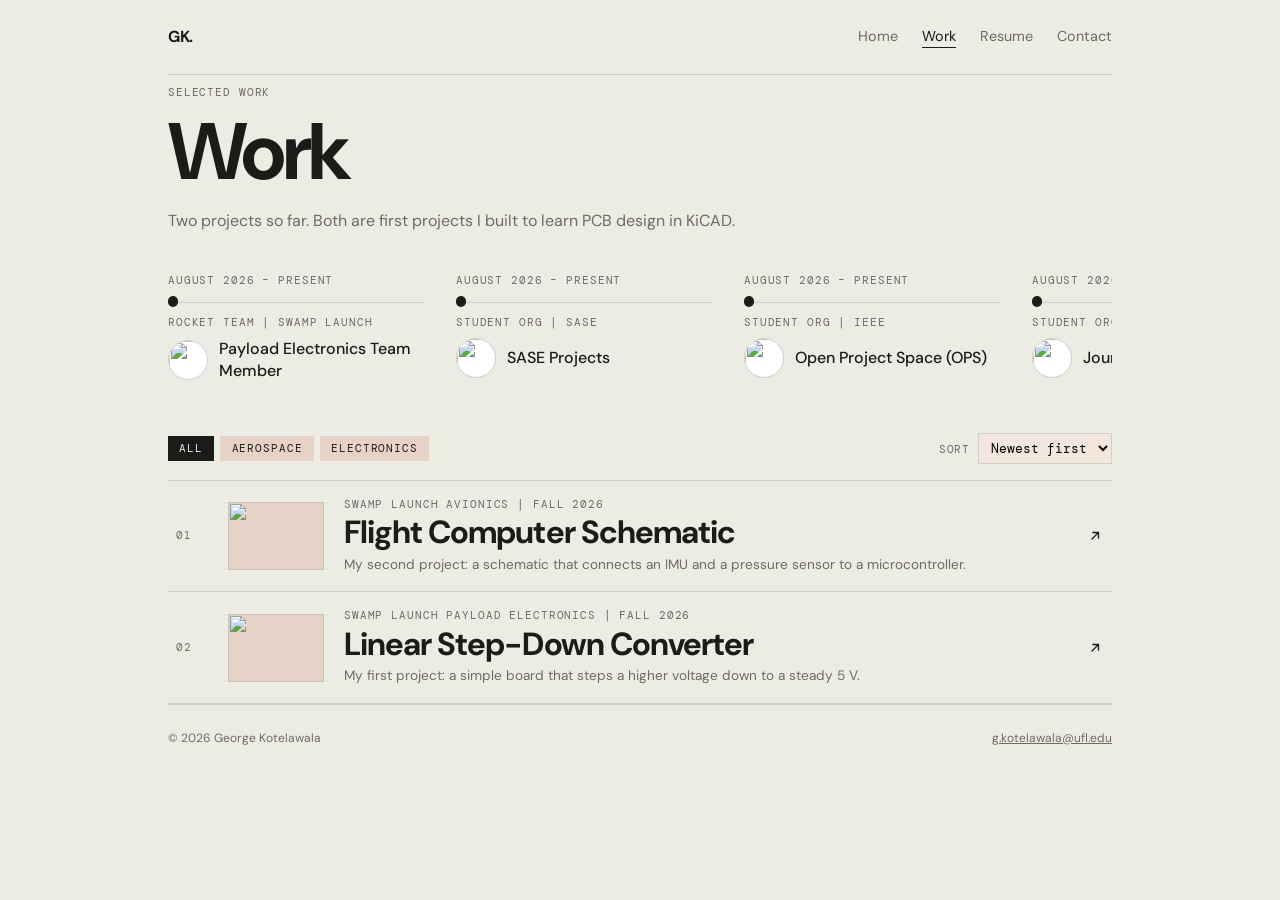
==== work.html @ c1cc900f "Add files via upload" ====
<!DOCTYPE html><html lang="en"><head><title>Work – George Kotelawala</title><meta charset="utf-8"><meta name="viewport" content="width=device-width,initial-scale=1"><link rel="preconnect" href="https://fonts.googleapis.com"><link rel="preconnect" href="https://fonts.gstatic.com" crossorigin><link href="https://fonts.googleapis.com/css2?family=DM+Sans:wght@400;500;700&family=DM+Mono&family=Playfair+Display:ital@0;1&display=swap" rel="stylesheet"><link rel="stylesheet" href="style.css"></head>
<body data-page="work"><header id="nav"></header>
<main class="wrap">
  <p class="mono">Selected work</p>
  <h1>Work</h1>
  <p class="lead">Two projects so far. Both are first projects I built to learn PCB design in KiCAD.</p>
  <section id="timeline" role="region" aria-label="Organization timeline" tabindex="0"></section>
  <div class="bar"><div id="chips"></div>
    <label class="mono">Sort <select id="order"><option value="new">Newest first</option><option value="old">Oldest first</option><option value="az">A–Z</option><option value="za">Z–A</option></select></label></div>
  <ol id="list" class="list"></ol>
</main>
<div id="foot"></div><script src="data.js"></script><script src="site.js"></script></body></html>
---- style.css ----
:root{--bg:#ECECE5;--ink:#1D1B19;--muted:#6E6A64;--line:#D0CFC7;--peach:#F3E6DC;--blush:#E6D2C6;--dark:#2B2622}
*{box-sizing:border-box}
body{margin:0;background:var(--bg);color:var(--ink);font:400 1rem/1.6 "DM Sans",system-ui,sans-serif}
a{color:inherit}
:focus-visible{outline:3px solid #2B45D6;outline-offset:2px}
.wrap{max-width:62rem;margin:0 auto;padding:0 1.5rem}
nav{display:flex;justify-content:space-between;align-items:center;padding:1.5rem 0;border-bottom:1px solid var(--line)}
.logo{font-weight:700;letter-spacing:-.02em;text-decoration:none}
nav ul{display:flex;gap:1.5rem;list-style:none;margin:0;padding:0;font-size:.9rem}
nav ul a{color:var(--muted);text-decoration:none}
nav ul a[aria-current]{color:var(--ink);text-decoration:underline;text-underline-offset:.4em}
.mono{font:400 .68rem/1.4 "DM Mono",ui-monospace,monospace;letter-spacing:.08em;text-transform:uppercase;color:var(--muted)}
main{padding-top:4rem;padding-bottom:4rem}
h1{font:700 clamp(2.8rem,9vw,5rem)/1 "DM Sans",system-ui,sans-serif;letter-spacing:-.04em;margin:.5rem 0 1rem}
.serif{font-family:"Playfair Display",Georgia,serif;font-weight:400}
.lead{color:var(--muted);margin:0 0 2.5rem}
.empty{color:var(--muted);padding:1.25rem 0;margin:0}
.btn{display:inline-block;background:var(--dark);color:#F4EEE8;padding:.7rem 1.2rem;font-size:.85rem;text-decoration:none}
.hero{display:grid;grid-template-columns:1fr 14rem;gap:3rem;align-items:center;margin-bottom:3.5rem}
.hero h1{font-weight:400;font-size:clamp(2.8rem,8vw,5.5rem)}
.hero strong{display:block;margin-bottom:.5rem}
.hero p{max-width:46ch;color:var(--muted)}
.avatar{width:14rem;height:14rem;border-radius:50%;background:var(--peach);border:1px solid var(--line);overflow:hidden}
.avatar img{width:100%;height:100%;object-fit:cover}
.panels{display:grid;grid-template-columns:1fr 1fr;min-height:16rem}
.panels>div{padding:2rem;display:flex;flex-direction:column;justify-content:flex-end;gap:.75rem}
.p1{background:var(--dark);color:#F4EEE8}
.p1 .mono{color:#B9AFA6}
.p2{background:var(--peach)}
.panels h2{font:700 clamp(1.8rem,4vw,2.6rem)/1.05 "DM Sans",sans-serif;letter-spacing:-.03em;margin:0}
.panels p{margin:0;max-width:34ch;font-size:.9rem}
#timeline{margin:2.5rem 0;overflow-x:auto;padding-bottom:.75rem}
#timeline ol{display:flex;list-style:none;margin:0;padding:0;width:max-content}
#timeline li{flex:0 0 18rem;padding-right:2rem;display:flex;flex-direction:column;gap:.5rem}
#timeline .rule{position:relative;display:block;height:.65rem}
#timeline .rule::before{content:"";position:absolute;left:0;right:0;top:50%;height:1px;background:var(--line)}
#timeline .rule::after{content:"";position:absolute;left:0;top:0;width:.65rem;height:.65rem;border-radius:50%;background:var(--ink)}
#timeline .who{display:flex;align-items:center;gap:.7rem;font-weight:500;line-height:1.35}
#timeline .who img{flex:none;width:2.5rem;height:2.5rem;border-radius:50%;object-fit:cover;background:#fff;border:1px solid var(--line)}
.bar{display:flex;flex-wrap:wrap;gap:.75rem;justify-content:space-between;align-items:center;margin-bottom:1rem}
#chips{display:flex;flex-wrap:wrap;gap:.4rem}
.chip{font:400 .68rem "DM Mono",monospace;letter-spacing:.08em;text-transform:uppercase;background:var(--blush);color:var(--ink);border:0;padding:.35rem .7rem;cursor:pointer}
.chip[aria-pressed="true"]{background:var(--ink);color:var(--bg)}
select{font:inherit;font-size:.8rem;background:var(--peach);border:1px solid var(--line);padding:.3rem .5rem}
.list{list-style:none;margin:0;padding:0;border-top:1px solid var(--line)}
.list li{border-bottom:1px solid var(--line)}
.row{display:grid;grid-template-columns:2rem 6rem 1fr 1rem;gap:1.25rem;align-items:center;padding:1rem .5rem;text-decoration:none}
.row:hover{background:var(--peach)}
.thumb{width:6rem;height:4.25rem;background:var(--blush);overflow:hidden}
.thumb img{width:100%;height:100%;object-fit:cover;display:block}
.rt{display:flex;flex-direction:column;gap:.15rem}
.rtitle{font:700 clamp(1.4rem,3.4vw,2rem)/1.15 "DM Sans",sans-serif;letter-spacing:-.03em}
.rsum{color:var(--muted);font-size:.85rem}
.back{text-decoration:none}
.proj-hero{width:100%;max-height:28rem;object-fit:cover;margin:1rem 0 2rem;display:block}
.overview{background:var(--peach);padding:2.5rem;display:grid;grid-template-columns:1fr 16rem;gap:2.5rem;margin-bottom:3rem}
.q{font-size:clamp(1.5rem,3vw,2.1rem);line-height:1.25;margin:.75rem 0 0}
.overview dl{margin:0}
.overview dl div{border-top:1px solid var(--line);padding:.75rem 0}
.overview dd{margin:.25rem 0 0;font-size:.9rem}
.notes{list-style:none;counter-reset:n;padding:0;margin:.75rem 0 0;border-top:1px solid var(--line)}
.notes li{counter-increment:n;display:grid;grid-template-columns:3rem 1fr;padding:1.25rem 0;border-bottom:1px solid var(--line);font-size:1.15rem}
.notes li::before{content:counter(n,decimal-leading-zero);font:400 .68rem "DM Mono",monospace;color:var(--muted);padding-top:.5rem}
.sec{border-top:1px solid var(--line);padding:1.5rem 0;display:grid;grid-template-columns:12rem 1fr;gap:1.5rem}
.sec p{margin:0}
footer{display:flex;justify-content:space-between;gap:1rem;border-top:1px solid var(--line);padding:1.5rem 0;font-size:.75rem;color:var(--muted)}
.gallery{margin-bottom:3rem}.gallery figure{margin:1rem 0 0}.gallery img{width:100%;height:auto;display:block;border:1px solid var(--line)}.gallery figcaption{margin-top:.4rem}
.e{margin-bottom:1.1rem}.e:last-child{margin-bottom:0}.d{color:var(--muted);font-size:.95rem}
.banner{display:block;width:100%;height:15rem;object-fit:cover;margin-bottom:3rem}
.btn svg{vertical-align:-2px;margin-left:.35rem}
.pdf{margin:0 0 3rem}
.pdf .btn{margin-bottom:1.5rem}
.frame{background:var(--peach);padding:.75rem}
.frame iframe{display:block;width:100%;height:56rem;border:0;background:#fff}
@media (max-width:700px){.banner{height:11rem}.frame iframe{height:36rem}.hero,.overview,.sec,.panels{grid-template-columns:1fr}.avatar{width:9rem;height:9rem;order:-1}.row{grid-template-columns:5rem 1fr 1rem}.n{display:none}.thumb{width:5rem;height:3.75rem}}
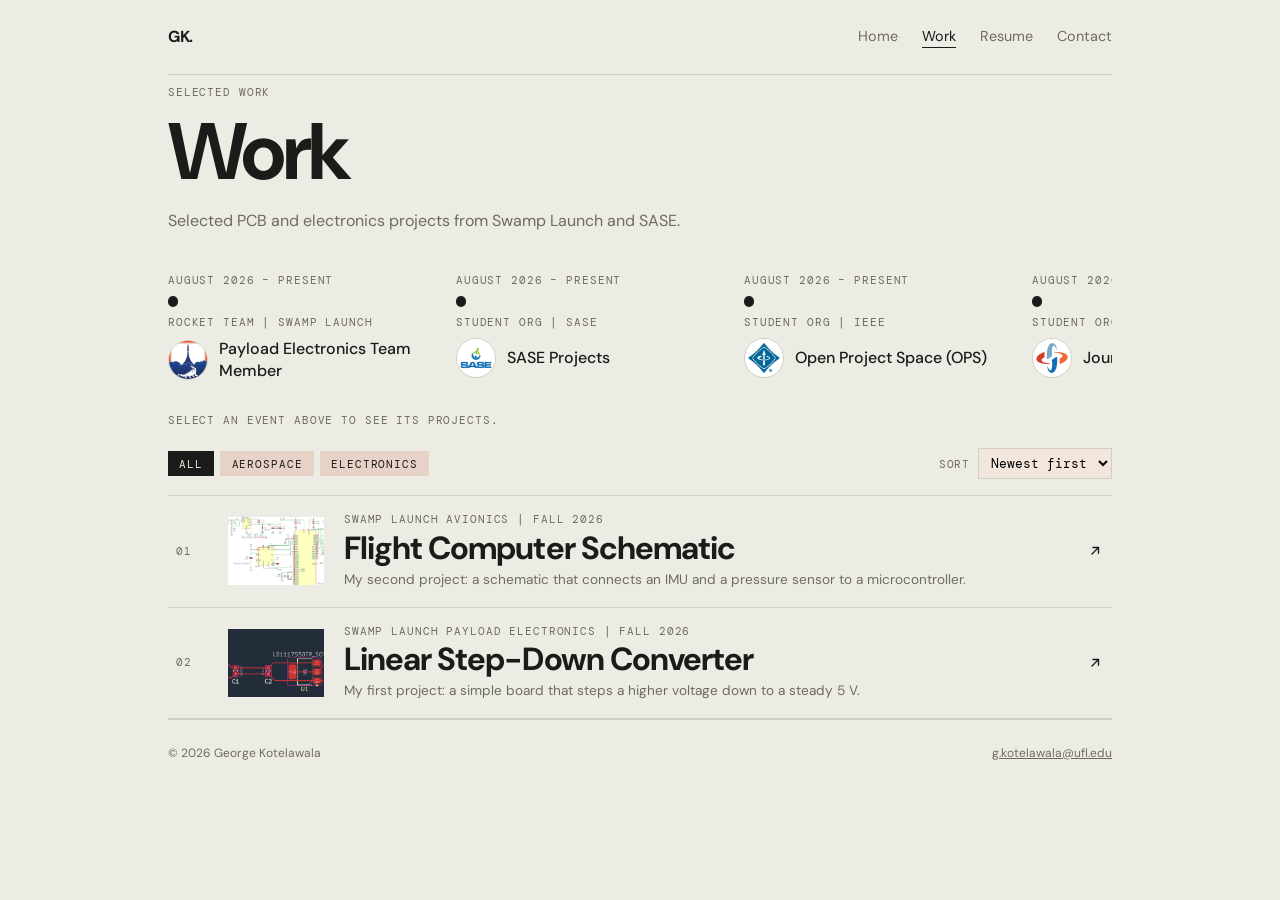
==== commit ba4a0a25: "Add files via upload" ====
--- a/work.html
+++ b/work.html
@@ -3,8 +3,9 @@
 <main class="wrap">
   <p class="mono">Selected work</p>
   <h1>Work</h1>
-  <p class="lead">Two projects so far. Both are first projects I built to learn PCB design in KiCAD.</p>
+  <p class="lead">Selected PCB and electronics projects from Swamp Launch and SASE.</p>
   <section id="timeline" role="region" aria-label="Organization timeline" tabindex="0"></section>
+  <p id="evt" class="evt" aria-live="polite"></p>
   <div class="bar"><div id="chips"></div>
     <label class="mono">Sort <select id="order"><option value="new">Newest first</option><option value="old">Oldest first</option><option value="az">A–Z</option><option value="za">Z–A</option></select></label></div>
   <ol id="list" class="list"></ol>
--- a/style.css
+++ b/style.css
@@ -37,6 +37,12 @@
 #timeline .rule::after{content:"";position:absolute;left:0;top:0;width:.65rem;height:.65rem;border-radius:50%;background:var(--ink)}
 #timeline .who{display:flex;align-items:center;gap:.7rem;font-weight:500;line-height:1.35}
 #timeline .who img{flex:none;width:2.5rem;height:2.5rem;border-radius:50%;object-fit:cover;background:#fff;border:1px solid var(--line)}
+#timeline .ev{display:flex;flex-direction:column;gap:.5rem;width:100%;margin:0;padding:0;border:0;background:none;color:inherit;font:inherit;text-align:left;cursor:pointer}
+#timeline .ev:focus-visible{outline-offset:-3px}
+#timeline .ev:hover>.who>span,#timeline .ev[aria-pressed="true"]>.who>span{text-decoration:underline;text-underline-offset:.3em}
+#timeline .ev[aria-pressed="true"] .rule::after{box-shadow:0 0 0 4px var(--blush)}
+.evt{display:flex;flex-wrap:wrap;align-items:baseline;gap:.25rem .75rem;margin:-1.25rem 0 1.25rem;font-size:.9rem}
+.linkbtn{font:inherit;font-size:.85rem;background:none;border:0;padding:0;color:var(--ink);text-decoration:underline;text-underline-offset:.3em;cursor:pointer}
 .bar{display:flex;flex-wrap:wrap;gap:.75rem;justify-content:space-between;align-items:center;margin-bottom:1rem}
 #chips{display:flex;flex-wrap:wrap;gap:.4rem}
 .chip{font:400 .68rem "DM Mono",monospace;letter-spacing:.08em;text-transform:uppercase;background:var(--blush);color:var(--ink);border:0;padding:.35rem .7rem;cursor:pointer}
